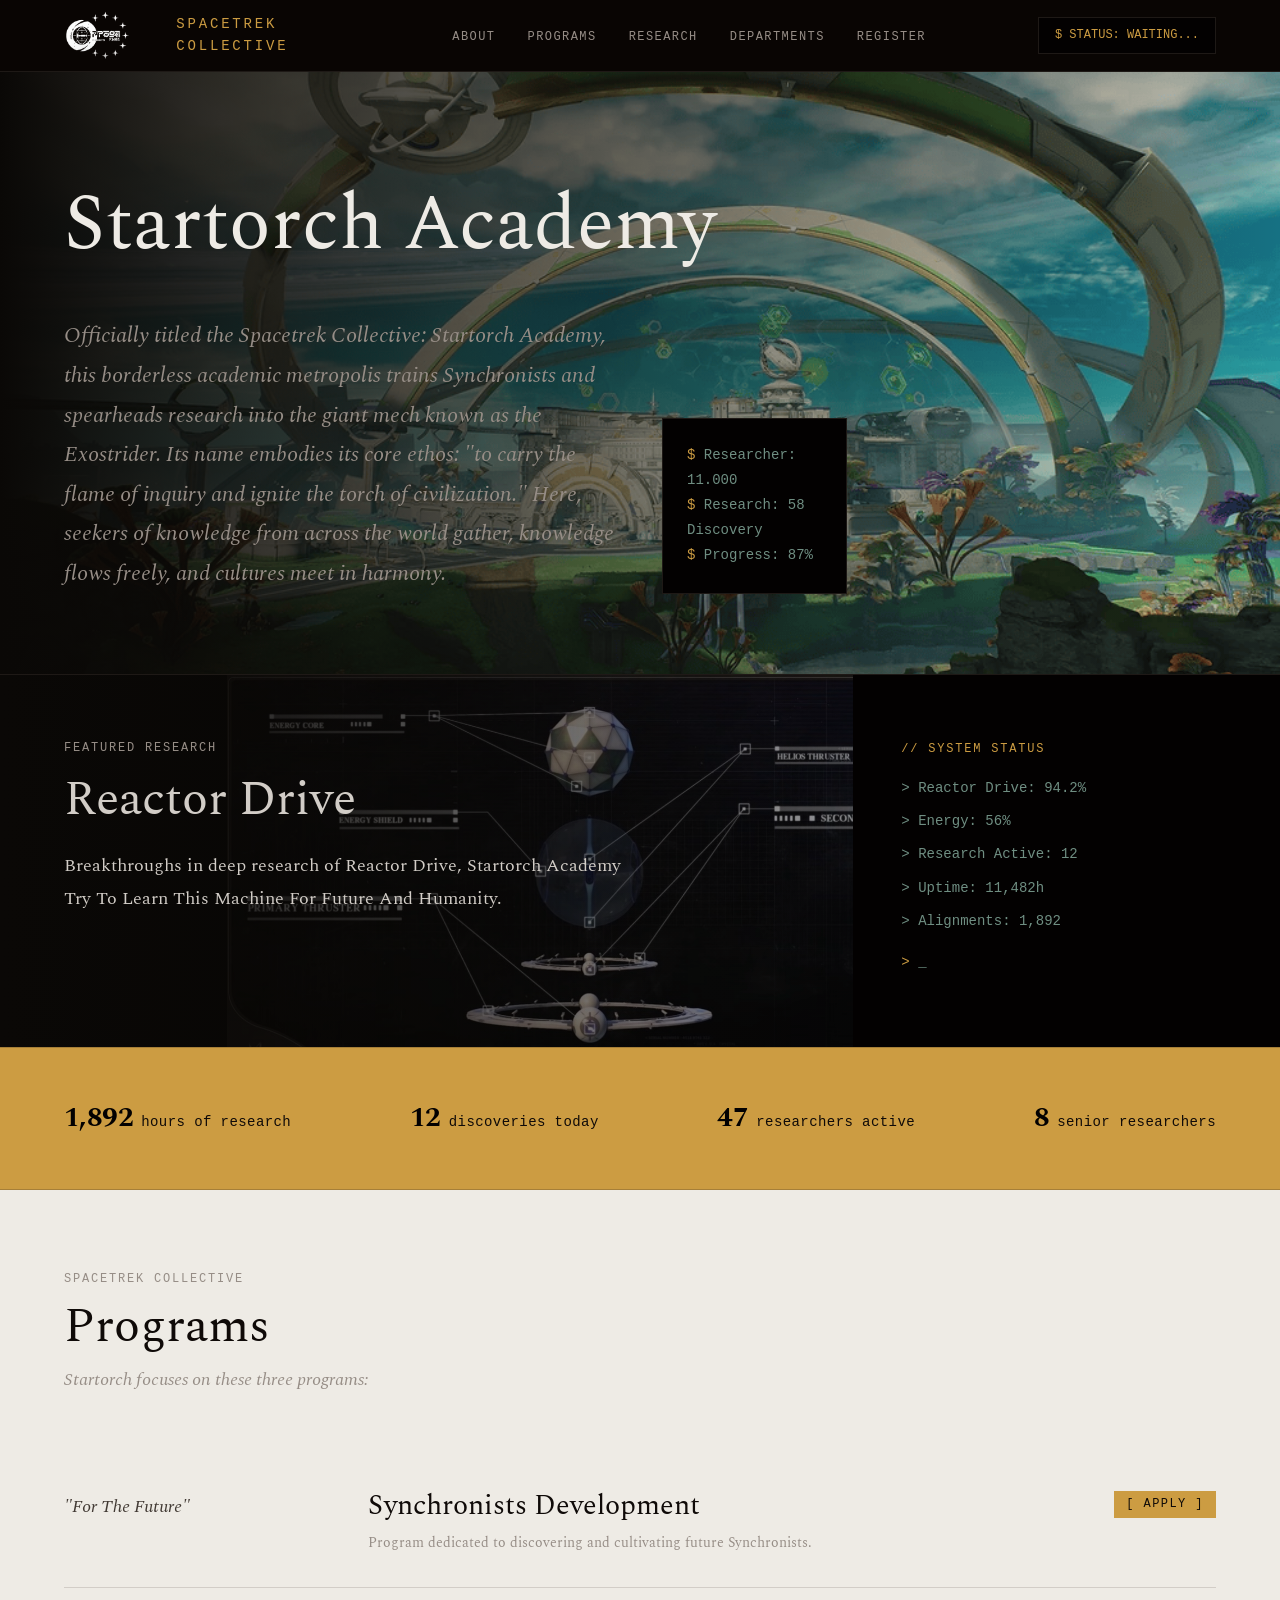
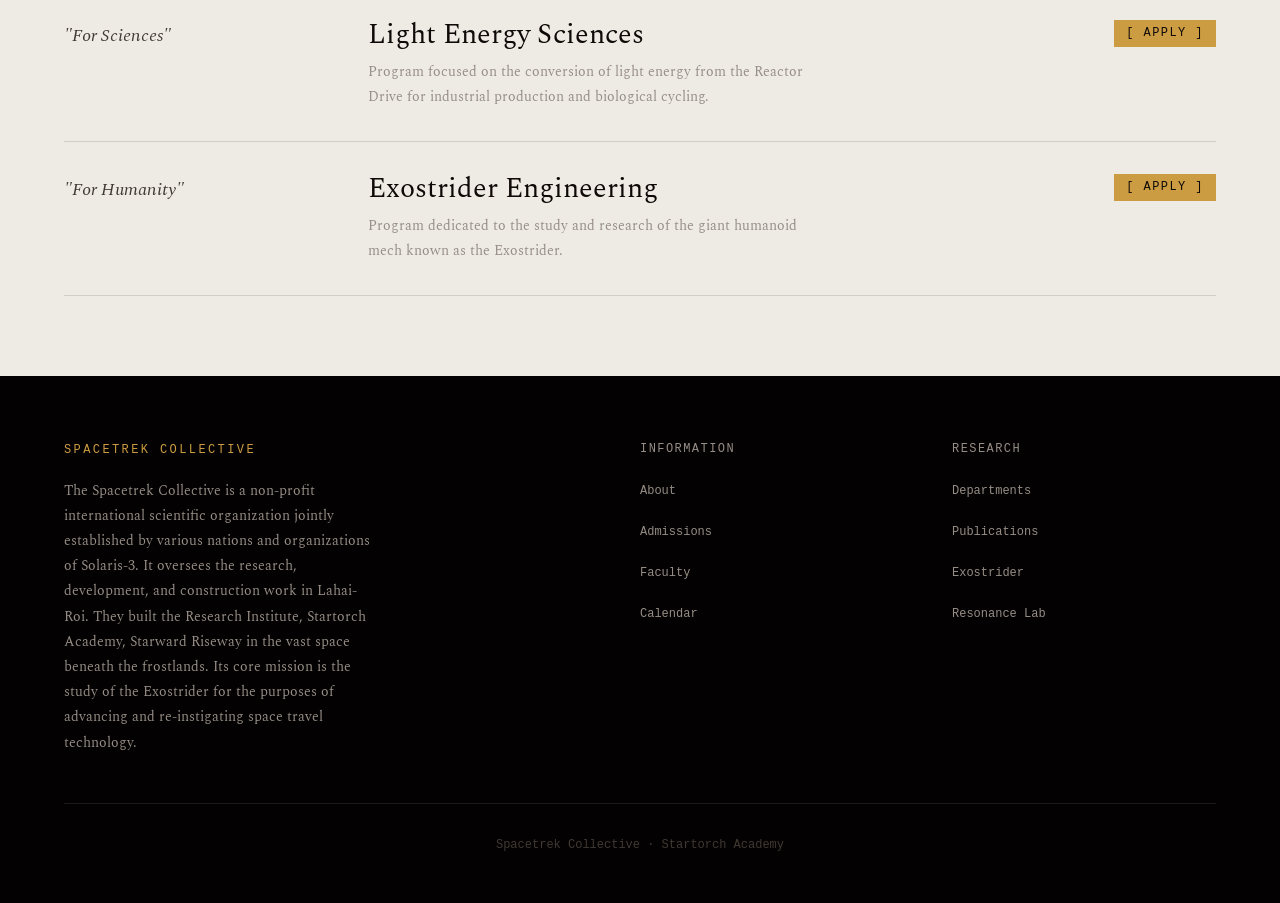
==== HTML/index.html @ 1f30cb59 "Nyoooooot" ====
<!DOCTYPE html>
<html lang="en">
<head>
  <meta charset="UTF-8">
  <meta name="viewport" content="width=device-width, initial-scale=1.0">
  <link rel="preconnect" href="https://fonts.googleapis.com">
  <link rel="preconnect" href="https://fonts.gstatic.com" crossorigin>
  <link href="https://fonts.googleapis.com/css2?family=Spectral:ital,wght@0,400;0,600;0,700;1,400;1,600&display=swap" rel="stylesheet">
  <link rel="stylesheet" href="../CSS/style.css">
  <title>Startorch Academy</title>
</head>
<body>

  <!-- Navigation -->
  <nav class="nav animate-in">
    <div class="nav-left">
      <div class="logo">
        <a href="../HTML/index.html"><img src="../Assets/Spacetrek.png" alt=""></a>
      </div>
      <div class="nav-brand">Spacetrek Collective</div>
    </div>
    <ul class="nav-links">
      <li><a href="../HTML/about-us.html">About</a></li>
      <li><a href="../HTML/programs.html">Programs</a></li>
      <li><a href="../HTML/research.html">Research</a></li>
      <li><a href="../HTML/departments.html">Departments</a></li>
      <li><a href="https://forms.gle/LdhuVEGiPtUB2bT49">Register</a></li>
    </ul>
    <div class="nav-status">$ STATUS: WAITING...</div>
  </nav>

  <!-- Masthead -->
  <header class="masthead">
    <h1 class="masthead-statement animate-in animate-in-d1">Startorch Academy</h1>
    <div class="masthead-sub">
      <p class="animate-in animate-in-d2">Officially titled the Spacetrek Collective: Startorch Academy, this borderless academic metropolis trains Synchronists and spearheads research into the giant mech known as the Exostrider. Its name embodies its core ethos: "to carry the flame of inquiry and ignite the torch of civilization." Here, seekers of knowledge from across the world gather, knowledge flows freely, and cultures meet in harmony.</p>
      <div class="terminal-block animate-in animate-in-d3" style="max-width: 22ch;">
        <span class="prompt">$</span> Researcher: 11.000<br>
        <span class="prompt">$</span> Research: 58 Discovery<br>
        <span class="prompt">$</span> Progress: 87%<br>
      </div>
    </div>
  </header>

  <!-- Featured Research Spread -->
  <section class="spread">
    <div class="spread-content animate-in animate-in-d2">
      <div class=""></div>
      <div class="label" style="margin-bottom: 1rem;">Featured Research</div>
      <h2>Reactor Drive</h2>
      <p>Breakthroughs in deep research of Reactor Drive,
        Startorch Academy Try To Learn This Machine For Future
        And Humanity.</p>
    </div>
    <div class="spread-terminal animate-in animate-in-d3">
      <span class="label">// System Status</span>
      <div class="line">> Reactor Drive: 94.2%</div>
      <div class="line">> Energy: 56%</div>
      <div class="line">> Research Active: 12</div>
      <div class="line">> Uptime: 11,482h</div>
      <div class="line">> Alignments: 1,892</div>
      <div class="line" style="margin-top: 1rem;"><span class="cursor">></span> _</div>
    </div>
  </section>

  <!-- Stats Strip -->
  <div class="stats-strip animate-in animate-in-d3">
    <div class="stats-readout">
      <span class="stat-item"><span class="stat-value">1,892</span> hours of research</span>
      <span class="stat-item"><span class="stat-value">12</span> discoveries today</span>
      <span class="stat-item"><span class="stat-value">47</span> researchers active</span>
      <span class="stat-item"><span class="stat-value">8</span> senior researchers</span>
    </div>
  </div>

  <!-- Programs Section -->
  <section class="programs animate-in animate-in-d4">
    <div class="programs-header">
      <div class="label" style="margin-bottom: 0.75rem;">Spacetrek Collective</div>
      <h2>Programs</h2>
      <p>Startorch focuses on these three programs:</p>
    </div>

    <div class="program-entry">
      <div class="program-entry-quote">"For The Future"</div>
      <div class="program-entry-info">
        <h3>Synchronists Development</h3>
        <p>Program dedicated to discovering and cultivating future Synchronists.</p>
      </div>
      <div class="program-entry-tag">[ APPLY ]</div>
    </div>

    <div class="program-entry">
      <div class="program-entry-quote">"For Sciences"</div>
      <div class="program-entry-info">
        <h3>Light Energy Sciences</h3>
        <p>Program focused on the conversion of light energy from the Reactor Drive for industrial production and biological cycling.</p>
      </div>
      <div class="program-entry-tag">[ APPLY ]</div>
    </div>

    <div class="program-entry">
      <div class="program-entry-quote">"For Humanity"</div>
      <div class="program-entry-info">
        <h3>Exostrider Engineering</h3>
        <p>Program dedicated to the study and research of the giant humanoid mech known as the Exostrider.</p>
      </div>
      <div class="program-entry-tag">[ APPLY ]</div>
    </div>
  </section>

  <!-- Footer -->
  <footer class="footer animate-in animate-in-d5">
    <div class="footer-grid">
      <div class="footer-colophon">
        <span class="brand">Spacetrek Collective</span>
        <p>The Spacetrek Collective is a non-profit international scientific organization jointly established by various nations and organizations of Solaris-3. It oversees the research, development, and construction work in Lahai-Roi. They built the Research Institute, Startorch Academy, Starward Riseway in the vast space beneath the frostlands. Its core mission is the study of the Exostrider for the purposes of advancing and re-instigating space travel technology.</p>
      </div>
      <div>
        <div class="footer-heading">Information</div>
        <ul class="footer-links">
          <li><a href="../HTML/about-us.html">About</a></li>
          <li><a href="#">Admissions</a></li>
          <li><a href="#">Faculty</a></li>
          <li><a href="#">Calendar</a></li>
        </ul>
      </div>
      <div>
        <div class="footer-heading">Research</div>
        <ul class="footer-links">
          <li><a href="#">Departments</a></li>
          <li><a href="#">Publications</a></li>
          <li><a href="#">Exostrider</a></li>
          <li><a href="#">Resonance Lab</a></li>
        </ul>
      </div>
    </div>
    <div class="footer-bottom">
      Spacetrek Collective &middot; Startorch Academy
    </div>
  </footer>

</body>
</html>
---- CSS/style.css ----
/* ============================================
   Startorch Academy — Design System
   Hybrid: Editorial Academic + Interface-First
   ============================================ */

/* --- Reset --- */
*, *::before, *::after {
  box-sizing: border-box;
  margin: 0;
  padding: 0;
  *::-webkit-scrollbar {
    display: none;
  }
}

/* --- Custom Properties --- */
:root {
  /* Colors (OKLCH) */
  --color-void: oklch(0.08 0.008 45);
  --color-charcoal: oklch(0.12 0.012 50);
  --color-leather: oklch(0.18 0.012 55);
  --color-warm-mid: oklch(0.35 0.015 55);
  --color-parchment: oklch(0.94 0.008 80);
  --color-parchment-dim: oklch(0.88 0.01 78);
  --color-amber: oklch(0.72 0.12 80);
  --color-amber-dim: oklch(0.62 0.10 80);
  --color-teal: oklch(0.62 0.04 170);
  --color-teal-dim: oklch(0.50 0.035 170);
  --color-text-light: oklch(0.85 0.01 70);
  --color-text-muted: oklch(0.65 0.015 60);
  --color-text-dark: oklch(0.15 0.01 50);
  --color-text-body: oklch(0.25 0.015 55);
  --color-border: oklch(0.22 0.01 55);
  --color-border-light: oklch(0.85 0.01 75);

  /* Typography */
  --font-serif: "Spectral", "Georgia", serif;
  --font-mono: "JetBrains Mono", "SF Mono", "Cascadia Code", "Fira Code", monospace;
  --font-sans: "Inter", "SF Pro", system-ui, sans-serif;

  --text-xs: 0.75rem;
  --text-sm: 0.875rem;
  --text-base: 1.125rem;
  --text-lg: 1.375rem;
  --text-xl: 1.75rem;
  --text-2xl: 2.25rem;
  --text-3xl: 3rem;
  --text-4xl: 4rem;
  --text-5xl: 5rem;

  --leading-tight: 1.1;
  --leading-snug: 1.3;
  --leading-normal: 1.6;
  --leading-relaxed: 1.8;

  /* Spacing */
  --space-1: 0.25rem;
  --space-2: 0.5rem;
  --space-3: 0.75rem;
  --space-4: 1rem;
  --space-5: 1.5rem;
  --space-6: 2rem;
  --space-8: 3rem;
  --space-10: 4rem;
  --space-12: 5rem;
  --space-16: 7rem;
  --space-20: 10rem;

  /* Layout */
  --content-narrow: 65ch;
  --content-wide: 85ch;
  --content-max: 1200px;
  --content-pad: clamp(1.5rem, 5vw, 4rem);
}

/* --- Base --- */
html {
  font-size: 16px;
  -webkit-font-smoothing: antialiased;
  -moz-osx-font-smoothing: grayscale;
}

body {
  font-family: var(--font-serif);
  font-size: var(--text-base);
  line-height: var(--leading-normal);
  color: var(--color-text-body);
}

img {
  max-width: 100%;
  display: block;
}

a {
  color: inherit;
  text-decoration: none;
}

/* --- Typography --- */
h1, h2, h3, h4 {
  font-family: var(--font-serif);
  font-weight: 400;
  line-height: var(--leading-tight);
  color: var(--color-text-dark);
}

h1 { font-size: var(--text-5xl); }
h2 { font-size: var(--text-3xl); }
h3 { font-size: var(--text-xl); }
h4 { font-size: var(--text-lg); }

p {
  max-width: var(--content-narrow);
}

.mono {
  font-family: var(--font-mono);
  font-size: var(--text-sm);
  letter-spacing: 0.02em;
  line-height: var(--leading-snug);
}

.label {
  font-family: var(--font-mono);
  font-size: var(--text-xs);
  letter-spacing: 0.15em;
  text-transform: uppercase;
  color: var(--color-text-muted);
}

/* --- Layout Sections --- */
.section-dark {
  background: var(--color-charcoal);
  color: var(--color-text-light);
}

.section-dark h1,
.section-dark h2,
.section-dark h3 {
  color: var(--color-parchment);
}

.section-dark .label {
  color: var(--color-amber);
}

.section-paper {
  background: var(--color-parchment);
  color: var(--color-text-body);
}

/* --- Navigation --- */
.nav {
  display: flex;
  justify-content: space-between;
  align-items: center;
  gap: var(--space-16);
  padding: var(--space-2) var(--content-pad);
  background: var(--color-charcoal);
  border-bottom: 1px solid var(--color-border);
}

.nav-left {
  display: flex;
  align-items: center;
  gap: 45px;
}

.logo img{
  width: 92px;
  height: auto;
}

.nav-brand {
  font-family: var(--font-mono);
  font-size: var(--text-sm);
  letter-spacing: 0.2em;
  color: var(--color-amber);
  text-transform: uppercase;
}

.nav-links {
  display: flex;
  gap: var(--space-6);
  list-style: none;
}

.nav-links a {
  font-family: var(--font-mono);
  font-size: var(--text-xs);
  letter-spacing: 0.12em;
  text-transform: uppercase;
  color: var(--color-text-muted);
  transition: color 0.2s;
}

.nav-links a:hover {
  color: var(--color-amber);
}

.nav-status {
  font-family: var(--font-mono);
  font-size: var(--text-xs);
  padding: var(--space-2) var(--space-4);
  border: 1px solid var(--color-border);
  color: var(--color-amber);
  background: var(--color-void);
  flex-shrink: 0;
}

/* --- Masthead --- */
.masthead {
  position: relative;
  padding: var(--space-16) var(--content-pad) var(--space-12);
  background-image: url(../Assets/Startorch_Academy.png);
  background-position: center;
  background-size: cover;
  border-bottom: 1px solid var(--color-border);
}

.masthead::before {
  content: '';
  position: absolute;
  inset: 0;
  background: linear-gradient(
    to right,
    rgba(10, 8, 6, 1) 0%,
     rgba(10, 8, 6, 0.4) 65%,
     rgba(10, 8, 6, 0) 100%
    );
  z-index: 0;
}

.masthead > * {
  position: relative;
  z-index: 1;
}

.masthead-statement {
  font-size: clamp(var(--text-3xl), 6vw, var(--text-5xl));
  font-weight: 400;
  line-height: var(--leading-tight);
  color: var(--color-parchment);
  max-width: 70%;
  margin-bottom: var(--space-8);
}

.masthead-sub {
  display: flex;
  gap: var(--space-8);
  align-items: flex-end;
}

.masthead-sub p {
  font-size: var(--text-lg);
  font-style: italic;
  color: var(--color-text-muted);
  max-width: 50ch;
  line-height: var(--leading-relaxed);
}

/* --- Two-Column Spread --- */
.spread {
  display: grid;
  grid-template-columns: 2fr 1fr;
  min-height: 300px;
  position: relative;
  background: url(../Assets/anotherreactor.jpg);
  background-position: 41% center;
  background-size: contain;
  background-repeat: no-repeat;
  background-color: var(--color-void);
}

.spread::before {
  content: '';
  position: absolute;
  inset: 0;
  background: linear-gradient(
    to right,
     rgba(10, 8, 6, 1) 0%,
     rgba(10, 8, 6, 0.4) 65%,
     rgba(10, 8, 6, 0) 100%
  );
  z-index: 1;
}

.spread > * {
  position: relative;
  z-index: 2;
}

.spread-content {
  padding: var(--space-10) var(--content-pad);
}

.spread-content h2 {
  margin-bottom: var(--space-5);
  color: var(--color-text-light)
}

.spread-content p {
  font-size: var(--text-base);
  line-height: var(--leading-relaxed);
  color: var(--color-text-light)
}

.spread-terminal {
  padding: var(--space-10) var(--space-8);
  background: var(--color-void);
  font-family: var(--font-mono);
  font-size: var(--text-sm);
  color: var(--color-teal);
  line-height: var(--leading-relaxed);
}

.spread-terminal .label {
  color: var(--color-amber);
  margin-bottom: var(--space-4);
  display: block;
}

.spread-terminal .line {
  margin-bottom: var(--space-2);
}

.spread-terminal .cursor {
  color: var(--color-amber);
  animation: blink 1s step-end infinite;
}

@keyframes blink {
  50% { opacity: 0; }
}

/* --- Stats Strip --- */
.stats-strip {
  padding: var(--space-8) var(--content-pad);
  background: var(--color-amber);
  border-top: 1px solid var(--color-amber-dim);
  border-bottom: 1px solid var(--color-amber-dim);
}

.stats-readout {
  display: flex;
  justify-content: space-between;
  align-items: center;
  width: 100%;
  gap: var(--space-4);
  flex-wrap: wrap;
  font-family: var(--font-mono);
}

.stat-item {
  display: inline-flex;
  align-items: baseline;
  gap: var(--space-2);
  font-size: var(--text-sm);
  color: var(--color-text-dark);
  letter-spacing: 0.03em;
}

.stat-value {
  font-family: var(--font-serif);
  font-size: var(--text-xl);
  font-weight: 700;
  color: var(--color-void);
  letter-spacing: -0.02em;
}

/* --- Programs Section --- */
.programs {
  padding: var(--space-12) var(--content-pad);
  background: var(--color-parchment);
}

.programs-header {
  margin-bottom: var(--space-10);
}

.programs-header h2 {
  margin-bottom: var(--space-3);
}

.programs-header p {
  color: var(--color-text-muted);
  font-style: italic;
}

.program-entry {
  padding: var(--space-6) 0;
  border-bottom: 1px solid var(--color-border-light);
  display: grid;
  grid-template-columns: 1fr 2fr 1fr;
  gap: var(--space-6);
  align-items: start;
}

.program-entry:first-of-type {
  border-top: 2px solid var(--color-text-dark);
}

.program-entry-quote {
  font-family: var(--font-serif);
  font-size: var(--text-base);
  font-style: italic;
  color: var(--color-warm-mid);
  line-height: var(--leading-relaxed);
}

.program-entry-info h3 {
  margin-bottom: var(--space-2);
}

.program-entry-info p {
  font-size: var(--text-sm);
  color: var(--color-text-muted);
  line-height: var(--leading-relaxed);
}

.program-entry-tag {
  font-family: var(--font-mono);
  font-size: var(--text-xs);
  color: var(--color-text-dark);
  text-align: right;
  justify-self: end;
  padding: var(--space-1) var(--space-3);
  background: var(--color-amber);
  letter-spacing: 0.12em;
}

/* --- Footer --- */
.footer {
  background: var(--color-void);
  color: var(--color-text-muted);
  padding: var(--space-10) var(--content-pad) var(--space-8);
}

.footer-grid {
  display: grid;
  grid-template-columns: 2fr 1fr 1fr;
  gap: var(--space-8);
  max-width: var(--content-max);
  margin: 0 auto;
}

.footer-colophon {
  font-size: var(--text-sm);
  line-height: var(--leading-relaxed);
  max-width: 45ch;
}

.footer-colophon .brand {
  font-family: var(--font-mono);
  color: var(--color-amber);
  font-size: var(--text-xs);
  letter-spacing: 0.2em;
  text-transform: uppercase;
  display: block;
  margin-bottom: var(--space-4);
}

.footer-heading {
  font-family: var(--font-mono);
  font-size: var(--text-xs);
  letter-spacing: 0.12em;
  text-transform: uppercase;
  color: var(--color-text-muted);
  margin-bottom: var(--space-4);
}

.footer-links {
  list-style: none;
}

.footer-links li {
  margin-bottom: var(--space-3);
}

.footer-links a {
  font-family: var(--font-mono);
  font-size: var(--text-xs);
  color: var(--color-text-muted);
  transition: color 0.2s;
}

.footer-links a:hover {
  color: var(--color-amber);
}

.footer-bottom {
  margin-top: var(--space-8);
  padding-top: var(--space-6);
  border-top: 1px solid var(--color-border);
  font-family: var(--font-mono);
  font-size: var(--text-xs);
  color: var(--color-warm-mid);
  text-align: center;
}

/* --- Section Header (for interior pages) --- */
.page-header {
  padding: var(--space-12) var(--content-pad) var(--space-8);
  background: var(--color-charcoal);
  border-bottom: 1px solid var(--color-border);
}

.page-header h1 {
  max-width: var(--content-wide);
}

.page-header .breadcrumb {
  font-family: var(--font-mono);
  font-size: var(--text-xs);
  color: var(--color-amber);
  margin-bottom: var(--space-5);
  letter-spacing: 0.1em;
}

/* --- Terminal Block (inline component) --- */
.terminal-block {
  background: var(--color-void);
  border: 1px solid var(--color-border);
  padding: var(--space-5);
  font-family: var(--font-mono);
  font-size: var(--text-sm);
  color: var(--color-teal);
  line-height: var(--leading-relaxed);
}

.terminal-block .prompt {
  color: var(--color-amber);
}

/* --- Content Section (generic) --- */
.content-section {
  padding: var(--space-10) var(--content-pad);
  max-width: var(--content-wide);
}

.content-section h2 {
  margin-bottom: var(--space-5);
}

.content-section p {
  margin-bottom: var(--space-4);
}

/* --- Timeline (for About page) --- */
.timeline {
  padding: var(--space-10) var(--content-pad);
  max-width: var(--content-wide);
}

.timeline-item {
  display: grid;
  grid-template-columns: 8rem 1fr;
  gap: var(--space-6);
  padding: var(--space-5) 0;
  border-bottom: 1px solid var(--color-border-light);
}

.timeline-year {
  font-family: var(--font-mono);
  font-size: var(--text-sm);
  color: var(--color-amber-dim);
  letter-spacing: 0.05em;
}

.timeline-desc {
  font-size: var(--text-base);
  line-height: var(--leading-relaxed);
}

/* --- Motion --- */
@keyframes fade-up {
  from {
    opacity: 0;
    transform: translateY(1.5rem);
  }
  to {
    opacity: 1;
    transform: translateY(0);
  }
}

@keyframes fade-in {
  from { opacity: 0; }
  to { opacity: 1; }
}

.animate-in {
  animation: fade-up 0.9s cubic-bezier(0.16, 1, 0.3, 1) both;
}

.animate-in-fast {
  animation: fade-up 0.6s cubic-bezier(0.16, 1, 0.3, 1) both;
}

.animate-in-d1 { animation-delay: 0.1s; }
.animate-in-d2 { animation-delay: 0.25s; }
.animate-in-d3 { animation-delay: 0.45s; }
.animate-in-d4 { animation-delay: 0.65s; }
.animate-in-d5 { animation-delay: 0.85s; }

/* --- Responsive --- */
@media (max-width: 768px) {
  .masthead-statement {
    max-width: 100%;
  }

  .masthead-sub {
    flex-direction: column;
    gap: var(--space-5);
  }

  .masthead-sub p {
    max-width: 100%;
  }

  .spread {
    grid-template-columns: 1fr;
  }

  .stats-readout {
    flex-direction: column;
    align-items: flex-start;
    gap: var(--space-3);
  }

  .stat-value {
    font-size: var(--text-lg);
  }

  .program-entry {
    grid-template-columns: 1fr;
    gap: var(--space-3);
  }

  .program-entry-tag {
    text-align: left;
    justify-self: start;
  }

  .footer-grid {
    grid-template-columns: 1fr;
    gap: var(--space-6);
  }

  .nav-links {
    display: none;
  }

  .timeline-item {
    grid-template-columns: 1fr;
    gap: var(--space-2);
  }
}
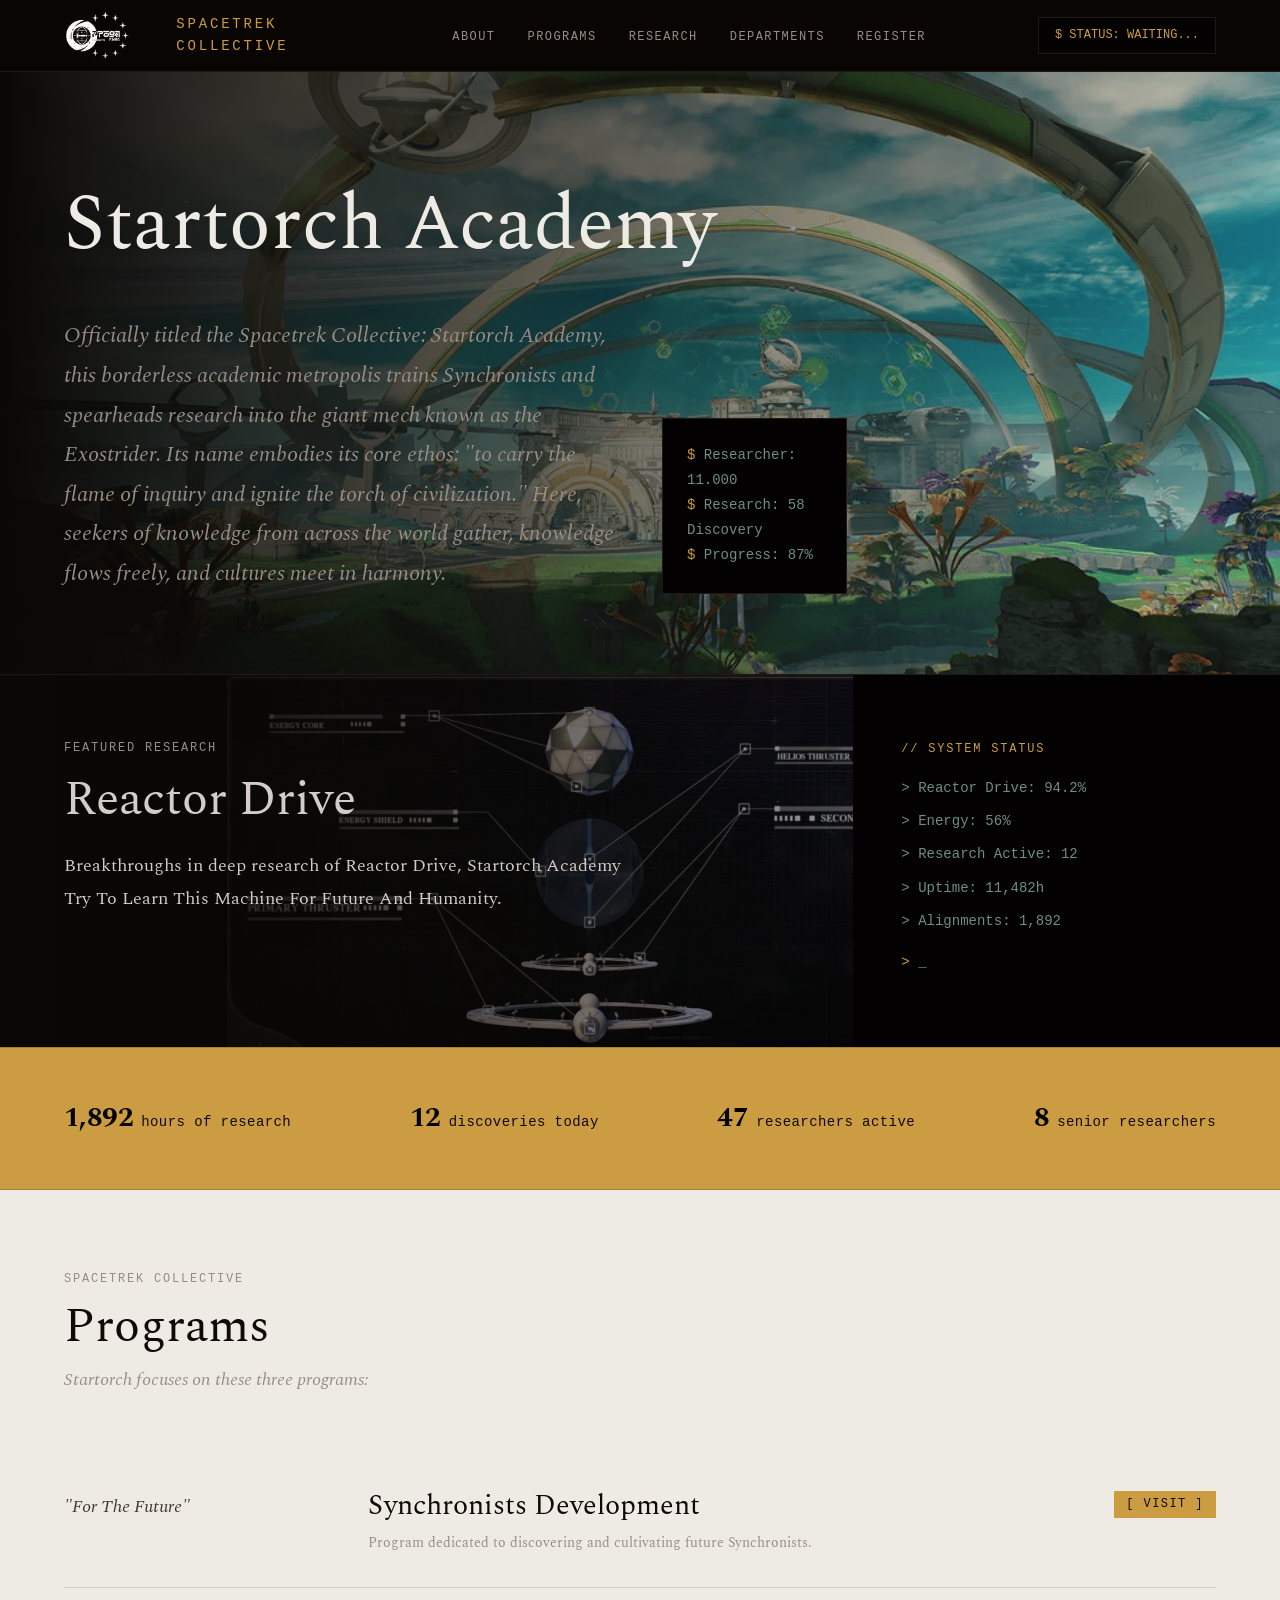
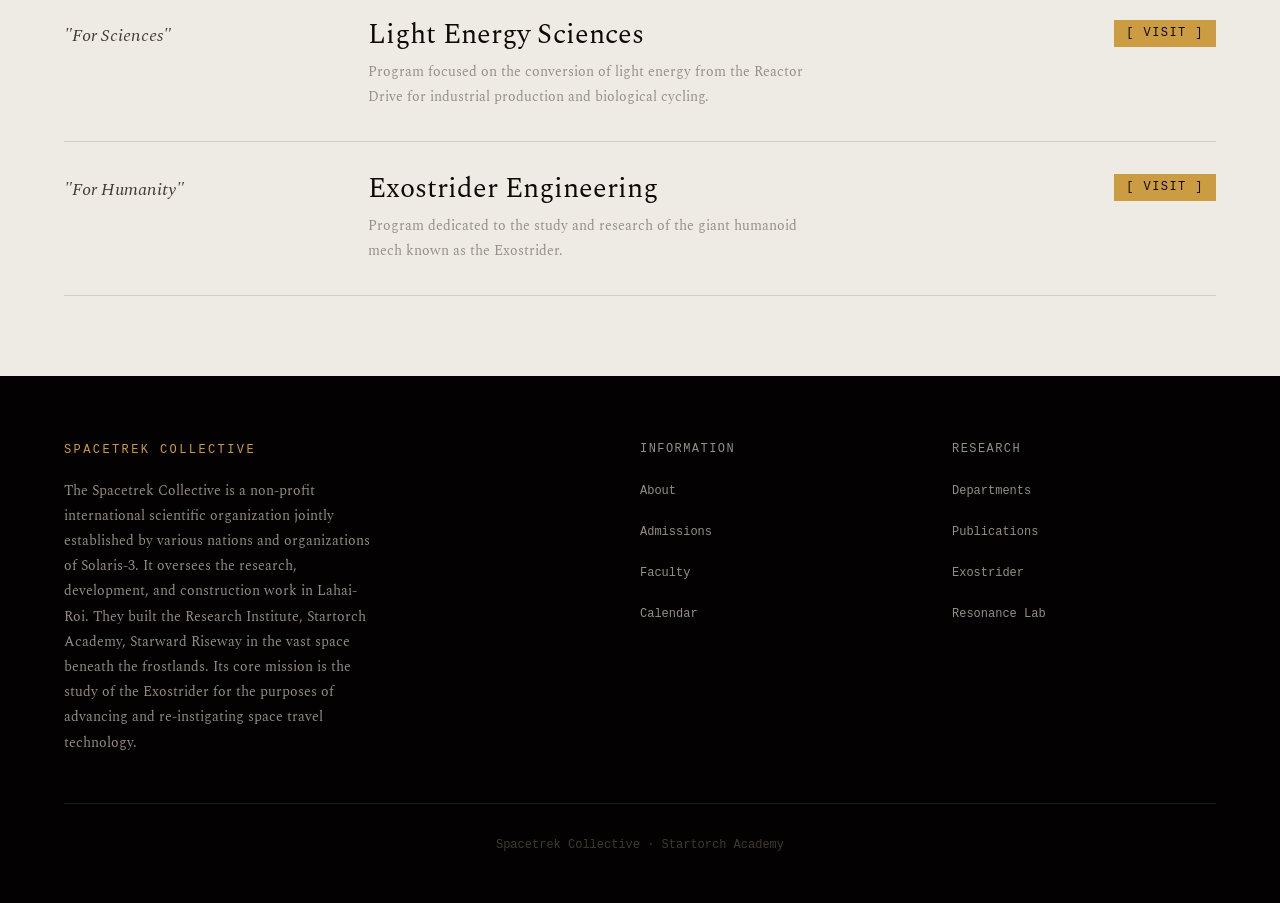
==== commit 79d7f5d1: "Update Page Departments And Index" ====
--- a/HTML/index.html
+++ b/HTML/index.html
@@ -87,7 +87,7 @@
         <h3>Synchronists Development</h3>
         <p>Program dedicated to discovering and cultivating future Synchronists.</p>
       </div>
-      <div class="program-entry-tag">[ APPLY ]</div>
+      <div class="program-entry-tag"><a href="../HTML/departments.html">[ VISIT ]</a></div>
     </div>
 
     <div class="program-entry">
@@ -96,7 +96,7 @@
         <h3>Light Energy Sciences</h3>
         <p>Program focused on the conversion of light energy from the Reactor Drive for industrial production and biological cycling.</p>
       </div>
-      <div class="program-entry-tag">[ APPLY ]</div>
+      <div class="program-entry-tag"><a href="../HTML/departments.html">[ VISIT ]</a></div>
     </div>
 
     <div class="program-entry">
@@ -105,7 +105,7 @@
         <h3>Exostrider Engineering</h3>
         <p>Program dedicated to the study and research of the giant humanoid mech known as the Exostrider.</p>
       </div>
-      <div class="program-entry-tag">[ APPLY ]</div>
+      <div class="program-entry-tag"><a href="../HTML/departments.html">[ VISIT ]</a></div>
     </div>
   </section>
 
